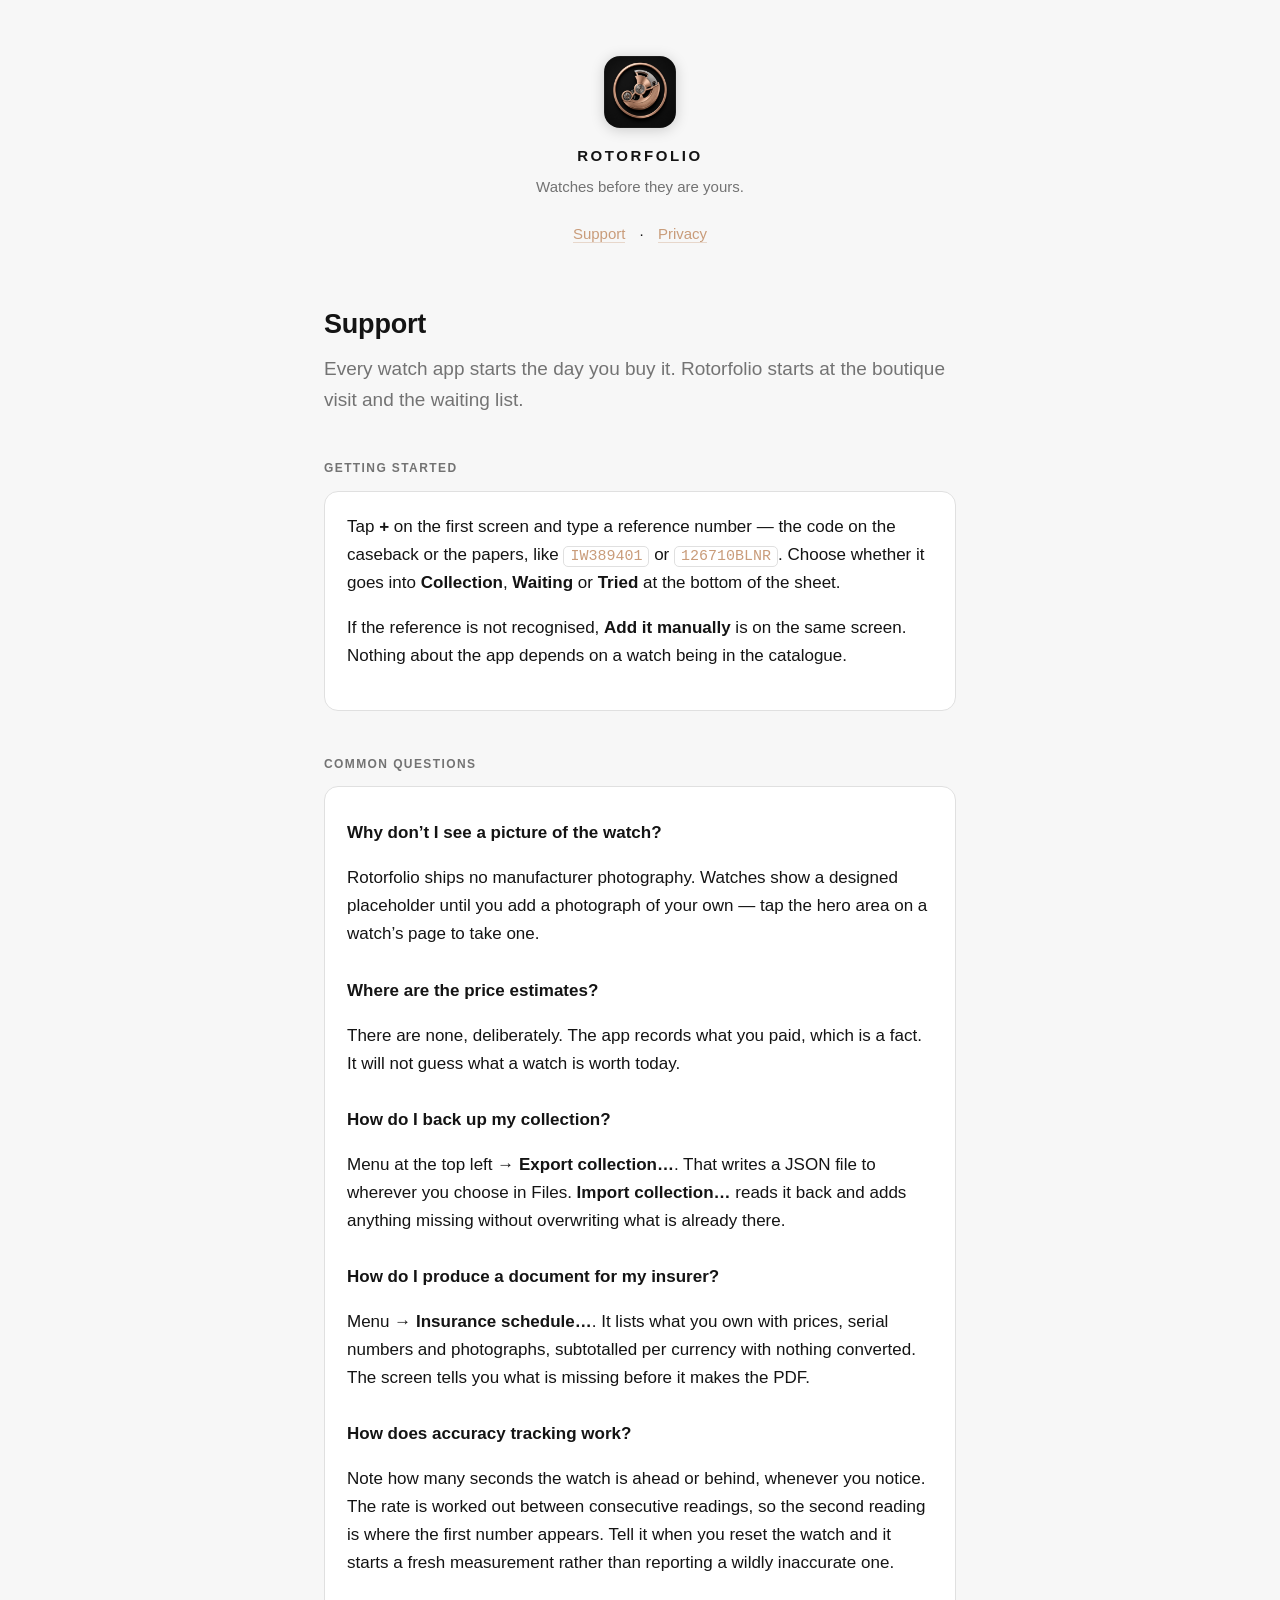
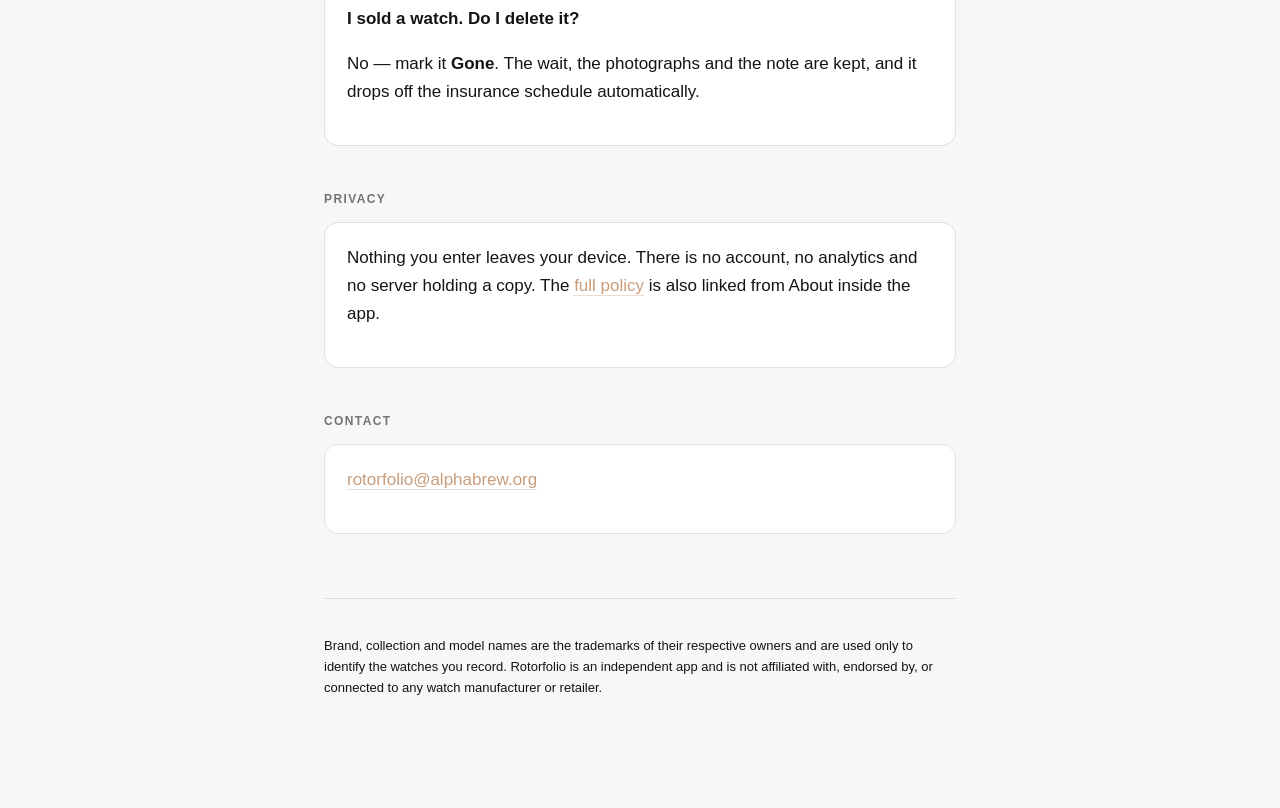
==== index.html @ d5da67ae "Rotorfolio support and privacy pages Two static pages for GitHub Pages, carrying the two URLs App St" ====
<!doctype html>
<html lang="en">
<head>
<meta charset="utf-8">
<meta name="viewport" content="width=device-width, initial-scale=1">
<title>Rotorfolio — Support</title>
<meta name="description" content="Support for Rotorfolio, the iPhone app for the watches you are still hunting.">
<link rel="icon" href="icon.png">
<link rel="stylesheet" href="style.css">
</head>
<body>
<div class="wrap">

<header>
  <img class="mark" src="icon.png" alt="Rotorfolio">
  <p class="wordmark">Rotorfolio</p>
  <p class="tagline">Watches before they are yours.</p>
  <nav><a href="index.html">Support</a> · <a href="privacy.html">Privacy</a></nav>
</header>

<h1>Support</h1>
<p class="lede">Every watch app starts the day you buy it. Rotorfolio starts at the boutique visit and the waiting list.</p>

<h2>Getting started</h2>
<section class="card">
<p>Tap <strong>+</strong> on the first screen and type a reference number — the code on the caseback or the papers, like <code>IW389401</code> or <code>126710BLNR</code>. Choose whether it goes into <strong>Collection</strong>, <strong>Waiting</strong> or <strong>Tried</strong> at the bottom of the sheet.</p>
<p>If the reference is not recognised, <strong>Add it manually</strong> is on the same screen. Nothing about the app depends on a watch being in the catalogue.</p>
</section>

<h2>Common questions</h2>
<section class="card">

<h3>Why don’t I see a picture of the watch?</h3>
<p>Rotorfolio ships no manufacturer photography. Watches show a designed placeholder until you add a photograph of your own — tap the hero area on a watch’s page to take one.</p>

<h3>Where are the price estimates?</h3>
<p>There are none, deliberately. The app records what you paid, which is a fact. It will not guess what a watch is worth today.</p>

<h3>How do I back up my collection?</h3>
<p>Menu at the top left → <strong>Export collection…</strong>. That writes a JSON file to wherever you choose in Files. <strong>Import collection…</strong> reads it back and adds anything missing without overwriting what is already there.</p>

<h3>How do I produce a document for my insurer?</h3>
<p>Menu → <strong>Insurance schedule…</strong>. It lists what you own with prices, serial numbers and photographs, subtotalled per currency with nothing converted. The screen tells you what is missing before it makes the PDF.</p>

<h3>How does accuracy tracking work?</h3>
<p>Note how many seconds the watch is ahead or behind, whenever you notice. The rate is worked out between consecutive readings, so the second reading is where the first number appears. Tell it when you reset the watch and it starts a fresh measurement rather than reporting a wildly inaccurate one.</p>

<h3>I sold a watch. Do I delete it?</h3>
<p>No — mark it <strong>Gone</strong>. The wait, the photographs and the note are kept, and it drops off the insurance schedule automatically.</p>

</section>

<h2>Privacy</h2>
<section class="card">
<p>Nothing you enter leaves your device. There is no account, no analytics and no server holding a copy. The <a href="privacy.html">full policy</a> is also linked from About inside the app.</p>
</section>

<h2>Contact</h2>
<section class="card">
<p><a href="mailto:rotorfolio@alphabrew.org">rotorfolio@alphabrew.org</a></p>
</section>

<footer>
<p>Brand, collection and model names are the trademarks of their respective owners and are used only to identify the watches you record. Rotorfolio is an independent app and is not affiliated with, endorsed by, or connected to any watch manufacturer or retailer.</p>
</footer>

</div>
</body>
</html>
---- style.css ----
/* Rotorfolio site — the app's vocabulary: quiet grounds, one rose-gold accent
   borrowed from the icon's rotor, type separated by weight and tracking. */
:root {
  --ground: #f7f7f7;
  --surface: #ffffff;
  --primary: #141414;
  --secondary: #737373;
  --hairline: #e0e0e0;
  --accent: #c99c7a;
}
@media (prefers-color-scheme: dark) {
  :root {
    --ground: #121212;
    --surface: #1f1f1f;
    --primary: #f2f2f2;
    --secondary: #999999;
    --hairline: #383838;
  }
}
* { box-sizing: border-box; }
body {
  margin: 0;
  background: var(--ground);
  color: var(--primary);
  font: 17px/1.65 -apple-system, BlinkMacSystemFont, "Segoe UI", Helvetica, Arial, sans-serif;
  -webkit-font-smoothing: antialiased;
}
.wrap { max-width: 680px; margin: 0 auto; padding: 56px 24px 96px; }
header { text-align: center; margin-bottom: 56px; }
.mark {
  width: 72px; height: 72px; border-radius: 16px; display: block;
  margin: 0 auto 16px; box-shadow: 0 2px 14px rgba(0,0,0,.18);
}
.wordmark {
  font-size: 15px; font-weight: 600; letter-spacing: 2.6px;
  text-transform: uppercase; margin: 0;
}
.tagline { color: var(--secondary); font-size: 15px; margin: 6px 0 0; }
nav { margin-top: 22px; font-size: 15px; }
nav a { margin: 0 10px; }
h1 { font-size: 27px; font-weight: 600; letter-spacing: -.2px; margin: 0 0 6px; }
h2 {
  font-size: 12px; font-weight: 600; letter-spacing: 1.4px;
  text-transform: uppercase; color: var(--secondary);
  margin: 44px 0 12px;
}
h3 { font-size: 17px; font-weight: 600; margin: 28px 0 4px; }
p, li { color: var(--primary); }
.lede { font-size: 19px; color: var(--secondary); margin: 0 0 8px; }
.updated { color: var(--secondary); font-size: 14px; margin: 0 0 8px; }
a { color: var(--accent); text-decoration: none; border-bottom: 1px solid rgba(201,156,122,.35); }
a:hover { border-bottom-color: var(--accent); }
code {
  font: 15px ui-monospace, SFMono-Regular, Menlo, monospace;
  background: var(--surface); border: 1px solid var(--hairline);
  border-radius: 5px; padding: 1px 6px; color: var(--accent);
}
section.card {
  background: var(--surface); border: 1px solid var(--hairline);
  border-radius: 14px; padding: 4px 22px 22px; margin-top: 12px;
}
footer {
  margin-top: 64px; padding-top: 24px; border-top: 1px solid var(--hairline);
  color: var(--secondary); font-size: 13px; line-height: 1.6;
}
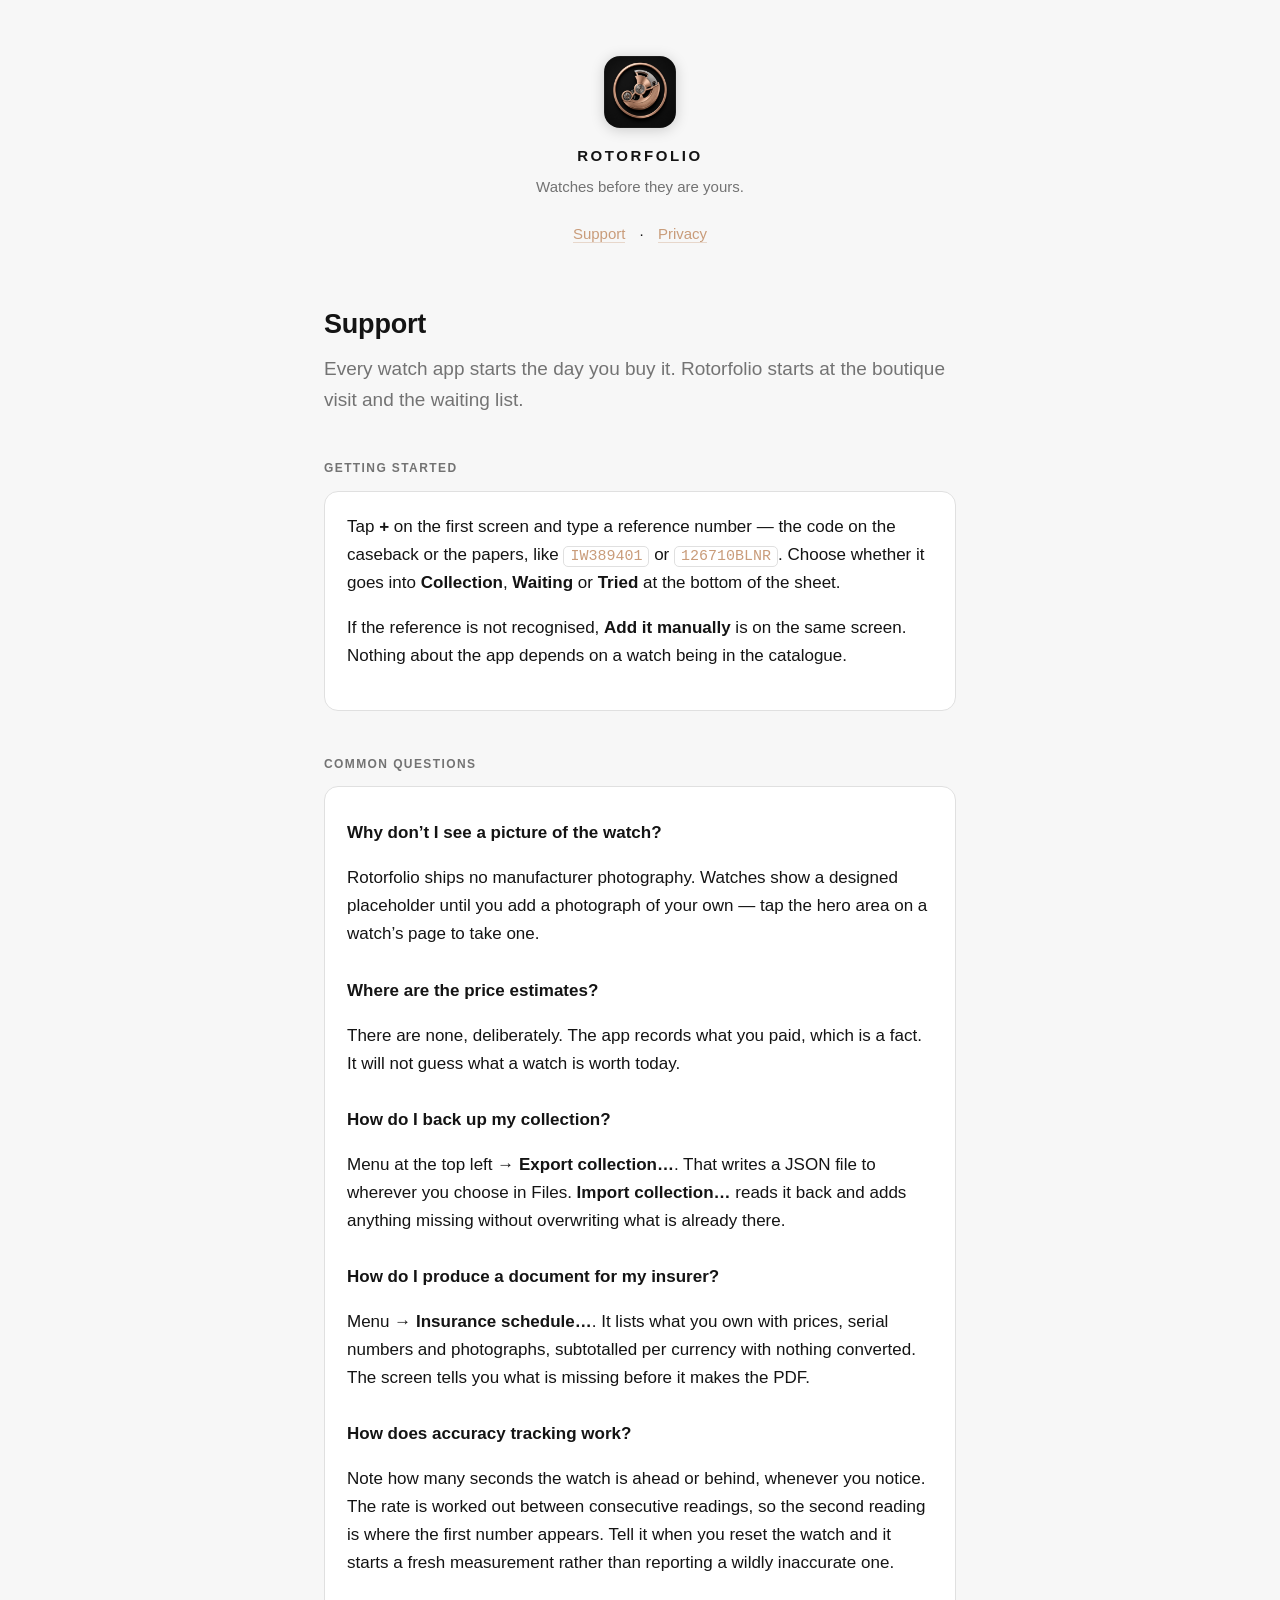
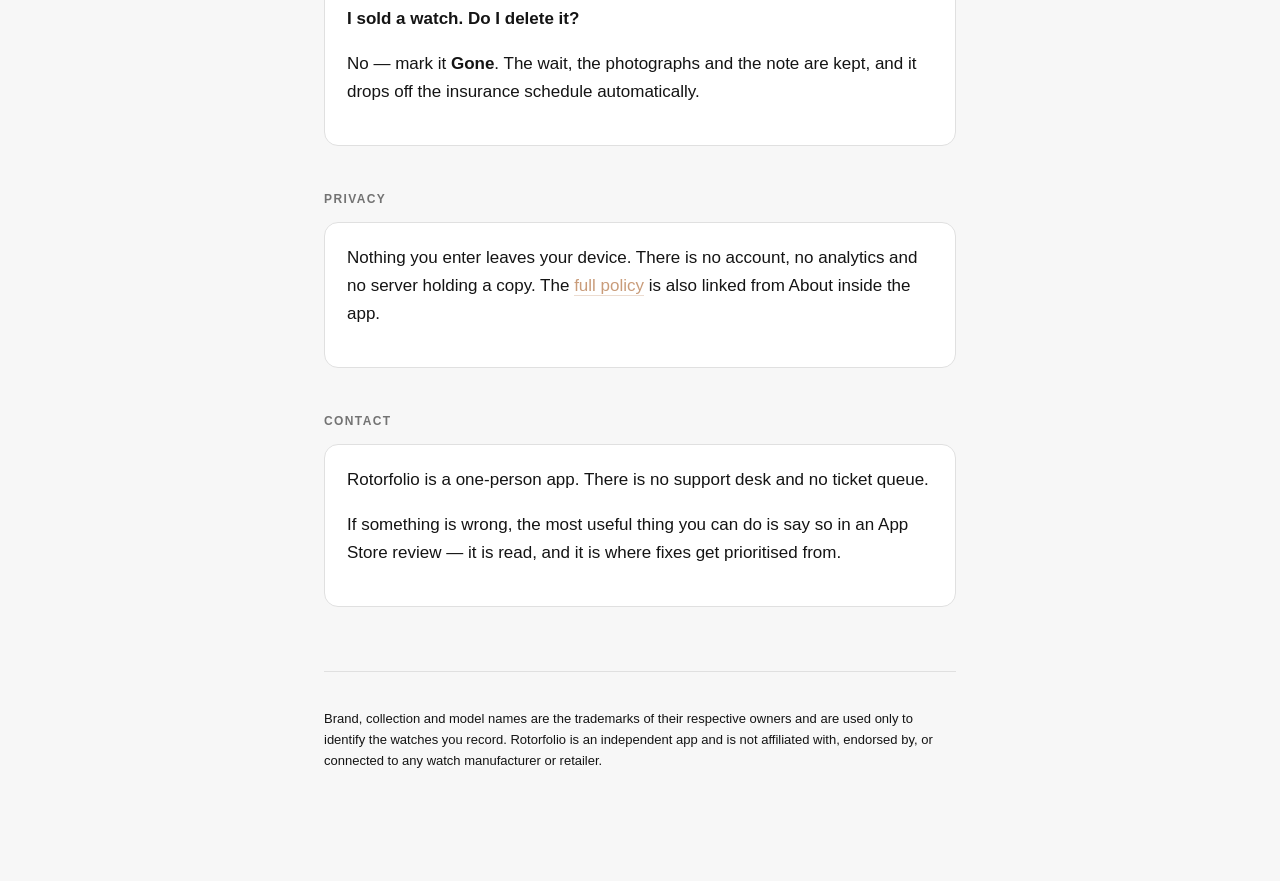
==== commit 5e90a212: "Remove the contact address from both pages V1 publishes none. Each page keeps a comment showing exac" ====
--- a/index.html
+++ b/index.html
@@ -57,7 +57,10 @@
 
 <h2>Contact</h2>
 <section class="card">
-<p><a href="mailto:rotorfolio@alphabrew.org">rotorfolio@alphabrew.org</a></p>
+<!-- V1 publishes no address. To add one later, restore this line here and in
+     privacy.html: <p><a href="mailto:ADDRESS">ADDRESS</a></p> -->
+<p>Rotorfolio is a one-person app. There is no support desk and no ticket queue.</p>
+<p>If something is wrong, the most useful thing you can do is say so in an App Store review — it is read, and it is where fixes get prioritised from.</p>
 </section>
 
 <footer>
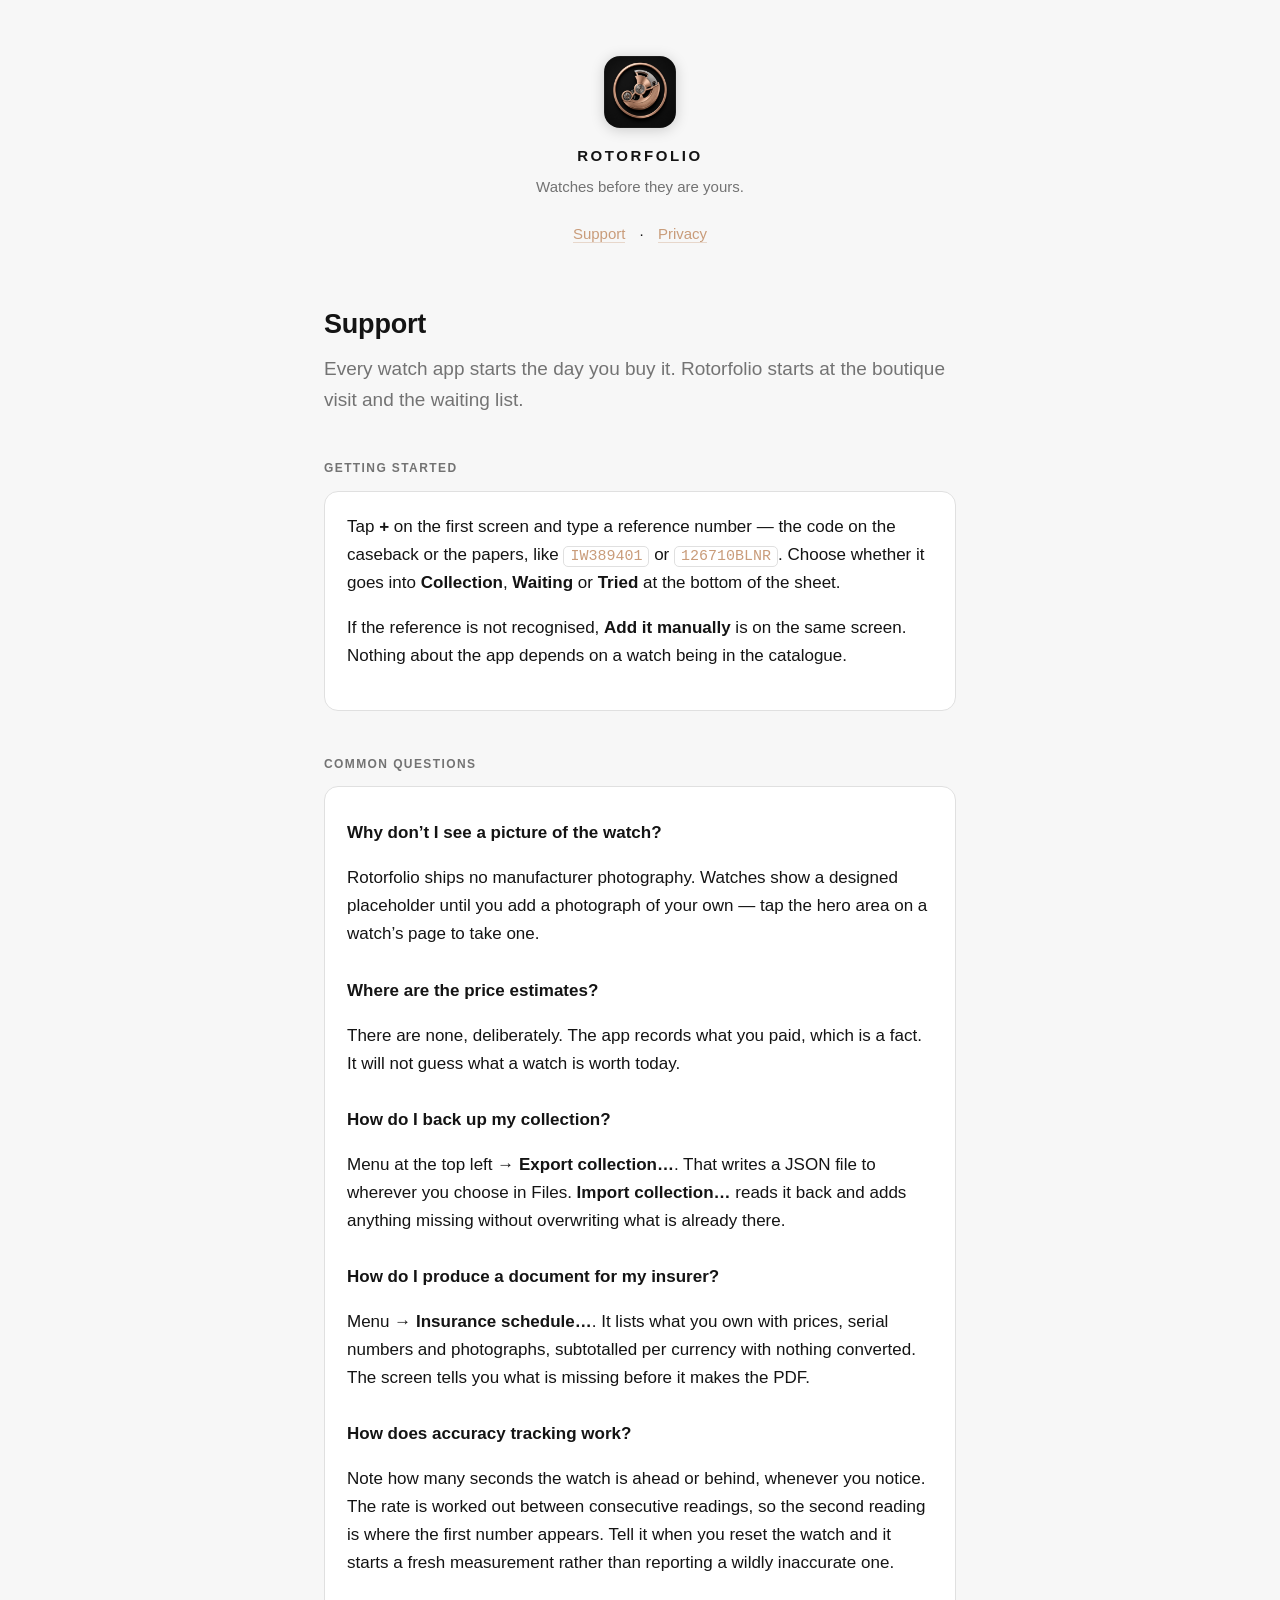
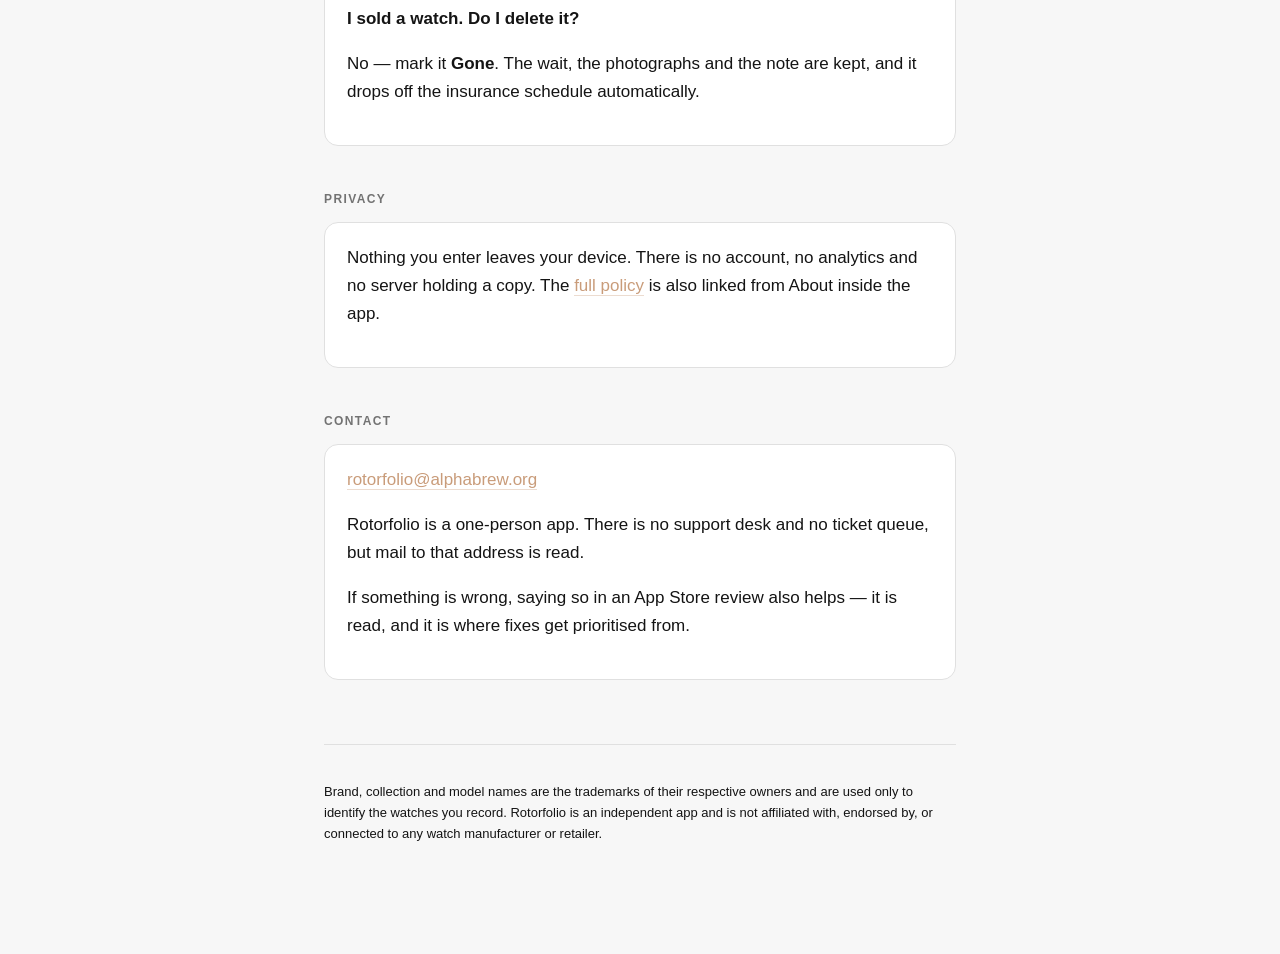
==== commit 5f71172e: "Publish the contact address on both pages Co-Authored-By: Claude Fable 5.1 <noreply@anthropic.com>" ====
--- a/index.html
+++ b/index.html
@@ -57,10 +57,9 @@
 
 <h2>Contact</h2>
 <section class="card">
-<!-- V1 publishes no address. To add one later, restore this line here and in
-     privacy.html: <p><a href="mailto:ADDRESS">ADDRESS</a></p> -->
-<p>Rotorfolio is a one-person app. There is no support desk and no ticket queue.</p>
-<p>If something is wrong, the most useful thing you can do is say so in an App Store review — it is read, and it is where fixes get prioritised from.</p>
+<p><a href="mailto:rotorfolio@alphabrew.org">rotorfolio@alphabrew.org</a></p>
+<p>Rotorfolio is a one-person app. There is no support desk and no ticket queue, but mail to that address is read.</p>
+<p>If something is wrong, saying so in an App Store review also helps — it is read, and it is where fixes get prioritised from.</p>
 </section>
 
 <footer>
